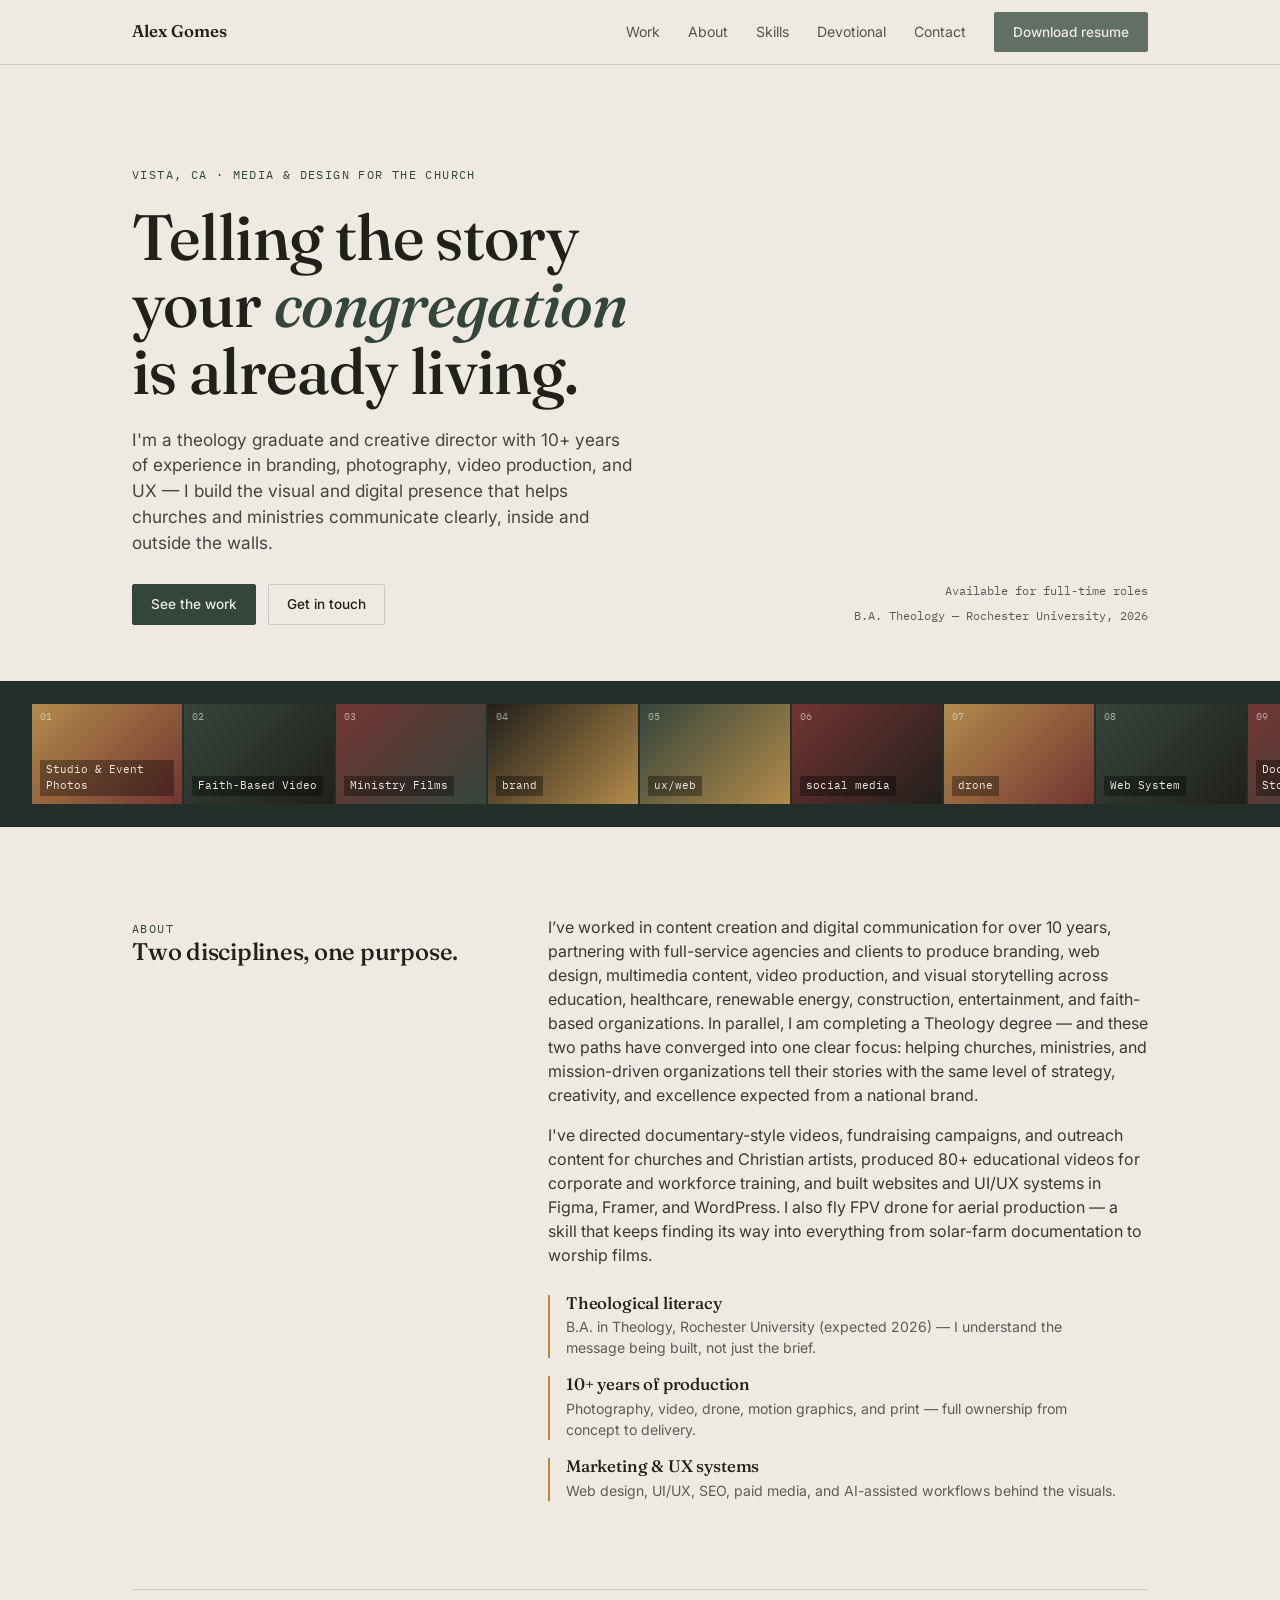
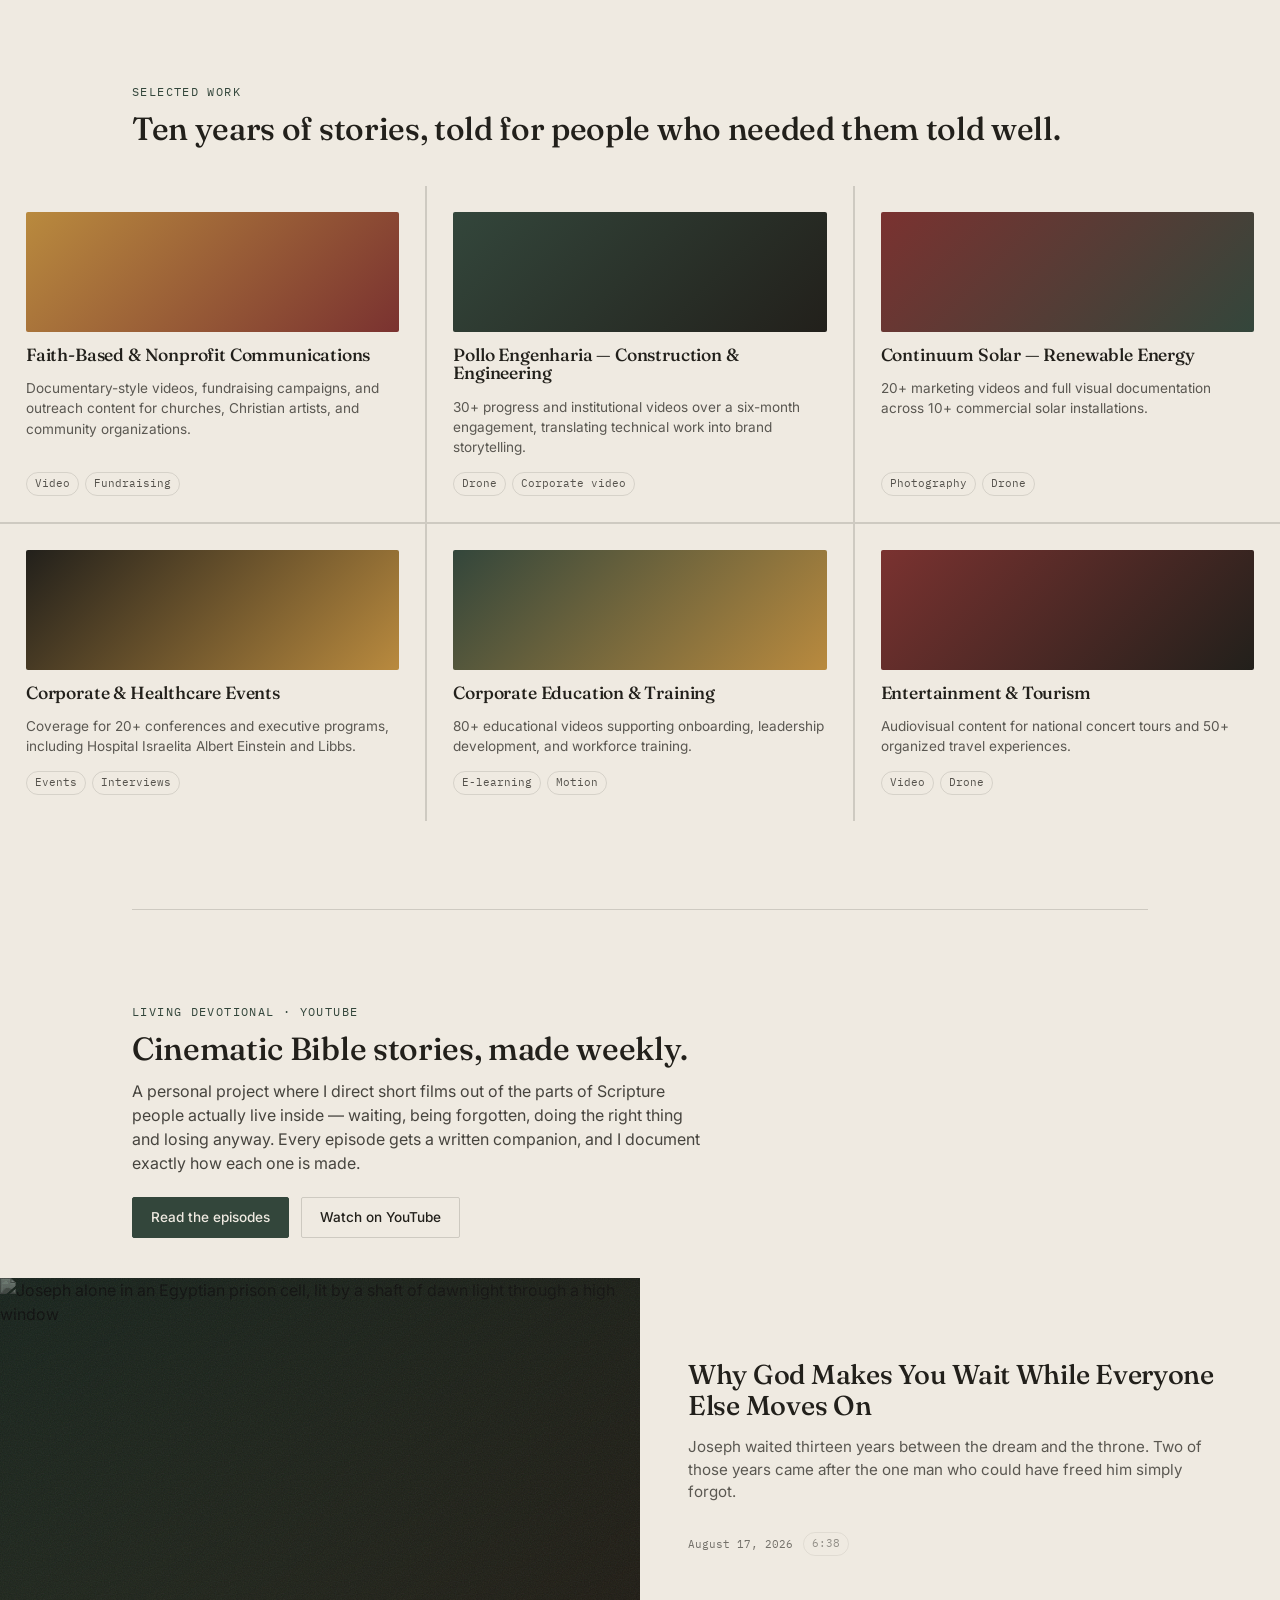
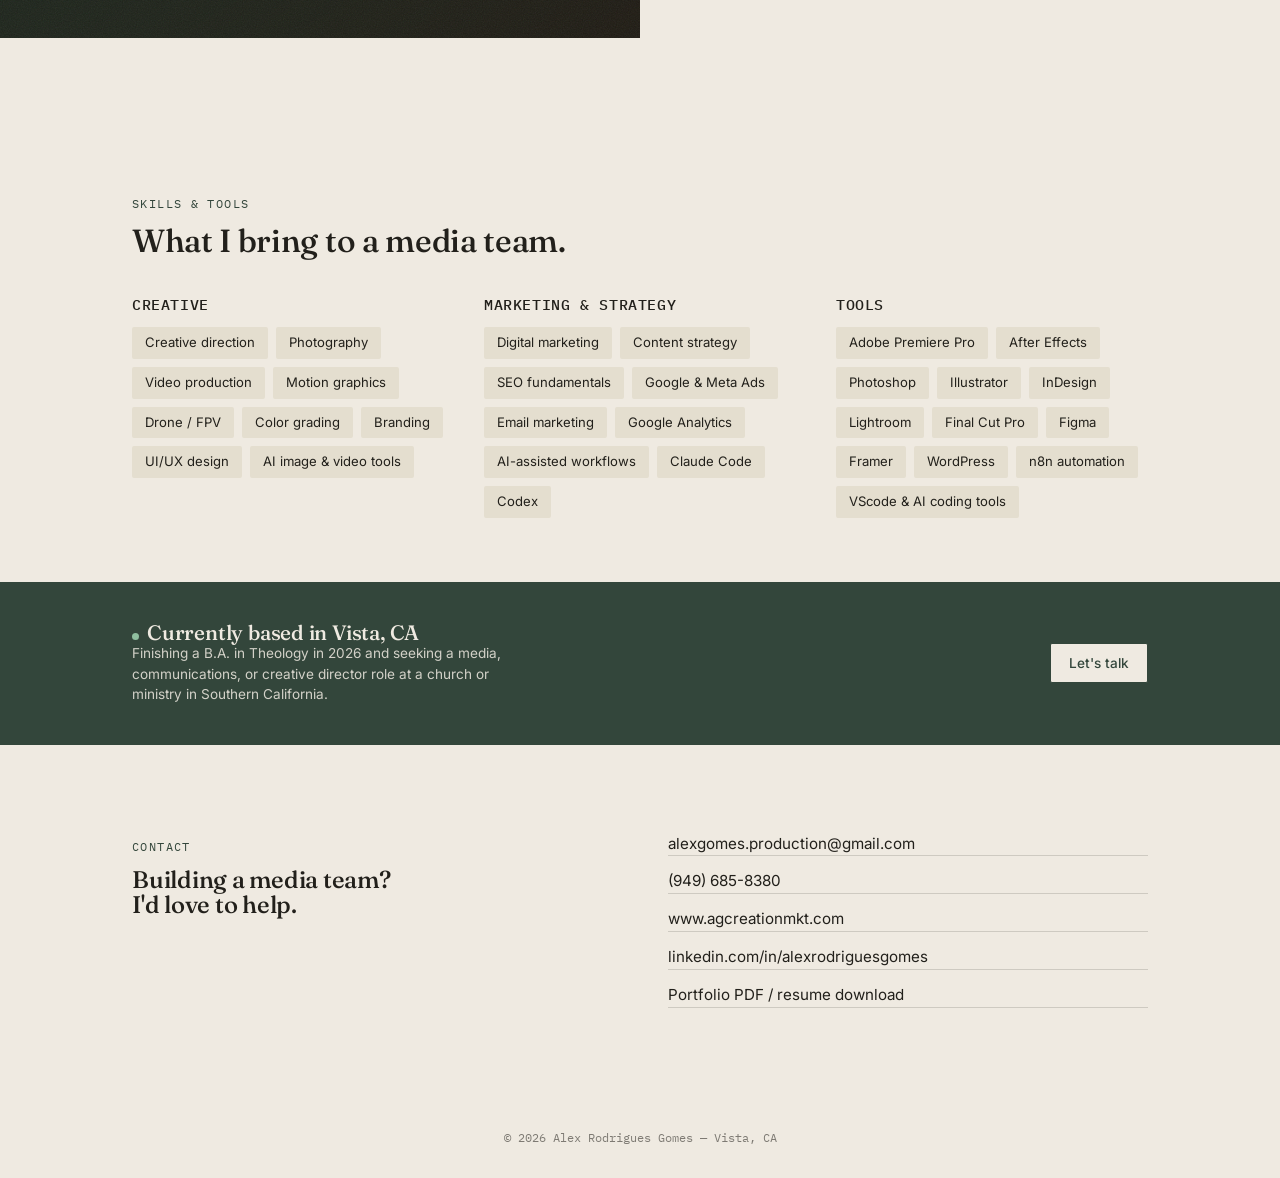
==== index.html @ 40a4fe4c "Blog implementation" ====
<!DOCTYPE html>
<html lang="en">
<head>
<meta charset="UTF-8">
<meta name="viewport" content="width=device-width, initial-scale=1.0">
<title>Alex Gomes — Creative for Ministry</title>
<link rel="icon" href="data:image/svg+xml,<svg xmlns=%22http://www.w3.org/2000/svg%22 viewBox=%220 0 100 100%22><rect width=%22100%22 height=%22100%22 rx=%2214%22 fill=%22%2333463B%22/><text x=%2250%22 y=%2268%22 font-size=%2258%22 font-family=%22Georgia,serif%22 fill=%22%23EFEAE1%22 text-anchor=%22middle%22>A</text></svg>">
<link rel="preconnect" href="https://fonts.googleapis.com">
<link href="https://fonts.googleapis.com/css2?family=Fraunces:opsz,wght@9..144,400;9..144,500;9..144,600&family=Inter:wght@400;500;600&family=IBM+Plex+Mono:wght@400;500&display=swap" rel="stylesheet">
<style>
  :root{
    --paper:#EFEAE1;
    --paper-dim:#E4DECF;
    --ink:#22201B;
    --sanctuary:#33463B;
    --sanctuary-dark:#232F29;
    --gold:#B98A3E;
    --red:#7A3230;
    --line: rgba(34,32,27,0.16);
  }
  *{box-sizing:border-box; margin:0; padding:0;}
  html{scroll-behavior:smooth;}
  body{
    background:var(--paper);
    color:var(--ink);
    font-family:'Inter', sans-serif;
    line-height:1.5;
  }
  .eyebrow{
    font-family:'IBM Plex Mono', monospace;
    font-size:0.72rem;
    letter-spacing:0.12em;
    text-transform:uppercase;
    color:var(--sanctuary);
  }
  h1,h2,h3{
    font-family:'Fraunces', serif;
    font-weight:500;
    line-height:1.05;
    letter-spacing:-0.01em;
  }
  a{color:inherit;}
  .wrap{max-width:1080px; margin:0 auto; padding:0 32px;}

  /* NAV */
  nav{
    position:sticky; top:0; z-index:50;
    background:rgba(239,234,225,0.92);
    backdrop-filter:blur(6px);
    border-bottom:1px solid var(--line);
  }
  nav .wrap{
    display:flex; align-items:center; justify-content:space-between;
    height:64px;
  }
  .nav-name{font-family:'Fraunces', serif; font-weight:600; font-size:1.05rem;}
  .nav-links{display:flex; gap:28px; align-items:center; font-size:0.88rem;}
  .nav-links a{text-decoration:none; opacity:0.75; transition:opacity .2s;}
  .nav-links a:hover{opacity:1;}
  .btn{
    display:inline-flex; align-items:center; gap:8px;
    padding:9px 18px; border-radius:2px;
    background:var(--sanctuary); color:var(--paper);
    text-decoration:none; font-size:0.85rem; font-weight:500;
    border:1px solid var(--sanctuary);
    transition:background .2s, color .2s;
  }
  .btn:hover{background:var(--sanctuary-dark);}
  .btn-outline{background:transparent; color:var(--ink); border:1px solid var(--line);}
  .btn-outline:hover{border-color:var(--ink); background:transparent;}

  /* HERO */
  header.hero{padding:96px 0 0; overflow:hidden;}
  .hero-grid{display:grid; grid-template-columns:1.3fr 1fr; gap:48px; align-items:end;}
  .hero h1{font-size:clamp(2.4rem, 5vw, 4.1rem); margin:18px 0 22px;}
  .hero h1 em{font-style:italic; color:var(--sanctuary);}
  .hero p.sub{font-size:1.08rem; max-width:46ch; opacity:0.82; margin-bottom:28px;}
  .hero-actions{display:flex; gap:12px; margin-bottom:56px;}
  .hero-meta{
    font-family:'IBM Plex Mono', monospace; font-size:0.78rem;
    display:flex; flex-direction:column; gap:6px; opacity:0.7;
    padding-bottom:56px; text-align:right;
  }

  /* CONTACT SHEET STRIP — signature element */
  .contact-sheet{
    background:var(--sanctuary-dark);
    padding:22px 0;
    border-top:1px solid var(--line);
    border-bottom:1px solid var(--line);
  }
  .strip{
    display:flex; gap:2px;
    overflow-x:auto;
    padding:0 32px;
    scrollbar-width:none;
    justify-content:center;
    justify-content:safe center;
  }
  .strip::-webkit-scrollbar{display:none;}
  .frame{
    position:relative;
    flex:0 0 auto;
    width:150px; height:100px;
    display:flex; align-items:flex-end;
    padding:8px;
    filter:grayscale(0.15);
    overflow:hidden;
  }
  .frame::before{
    content:attr(data-n);
    position:absolute; top:6px; left:8px;
    font-family:'IBM Plex Mono', monospace;
    font-size:0.62rem; color:rgba(239,234,225,0.65);
    z-index:1;
  }
  .frame span{
    font-family:'IBM Plex Mono', monospace;
    font-size:0.66rem; color:var(--paper);
    background:rgba(0,0,0,0.35);
    padding:2px 6px;
  }
  .f1{background:linear-gradient(135deg,#B98A3E,#7A3230);}
  .f2{background:linear-gradient(135deg,#33463B,#22201B);}
  .f3{background:linear-gradient(135deg,#7A3230,#33463B);}
  .f4{background:linear-gradient(135deg,#22201B,#B98A3E);}
  .f5{background:linear-gradient(135deg,#33463B,#B98A3E);}
  .f6{background:linear-gradient(135deg,#7A3230,#22201B);}

  /* BACKGROUND VIDEO (shared: contact-sheet frames + work thumbnails) */
  .bg-video{
    position:absolute; inset:0;
    width:100%; height:100%;
    object-fit:cover;
    z-index:0;
  }
  .frame > *:not(.bg-video),
  .work-thumb > *:not(.bg-video){
    position:relative;
    z-index:1;
  }
  @media (prefers-reduced-motion: reduce){
    .bg-video{ display:none; }
  }

  section{padding:88px 0;}
  section.tight{padding:64px 0;}
  .section-head{margin-bottom:40px;}
  .section-head h2{font-size:2rem; margin-top:10px;}
  .rule{height:1px; background:var(--line); width:100%; margin:0;}

  /* ABOUT */
  .about-grid{display:grid; grid-template-columns:0.9fr 1.5fr; gap:56px;}
  .about-grid p{margin-bottom:16px; opacity:0.88; max-width:62ch;}
  .pillars{display:flex; flex-direction:column; gap:18px;}
  .pillar{border-left:2px solid var(--gold); padding-left:16px;}
  .pillar h3{font-size:1.05rem; margin-bottom:4px;}
  .pillar p{font-size:0.88rem; opacity:0.7; margin:0;}

  /* WORK */
  .work-grid{display:grid; grid-template-columns:repeat(3, 1fr); gap:2px; background:var(--line);}
  .work-card{
    background:var(--paper); padding:26px;
    display:flex; flex-direction:column; gap:14px;
    min-height:230px;
  }
  .work-thumb{
    height:120px; border-radius:2px;
    position:relative; overflow:hidden;
  }
  .work-card h3{font-size:1.1rem;}
  .work-card p{font-size:0.85rem; opacity:0.72;}
  .tag-row{display:flex; gap:6px; flex-wrap:wrap; margin-top:auto;}
  .tag{
    font-family:'IBM Plex Mono', monospace; font-size:0.66rem;
    padding:3px 8px; border:1px solid var(--line); border-radius:20px;
    opacity:0.75;
  }

  /* SKILLS */
  .skills-cols{display:grid; grid-template-columns:1fr 1fr 1fr; gap:40px;}
  .skill-group h3{font-size:0.95rem; margin-bottom:14px; text-transform:uppercase; letter-spacing:0.04em; font-family:'IBM Plex Mono', monospace; font-weight:500;}
  .chip-row{display:flex; flex-wrap:wrap; gap:8px;}
  .chip{
    font-size:0.82rem; padding:6px 13px;
    background:var(--paper-dim); border-radius:2px;
  }

  /* AVAILABILITY STRIP */
  .avail{
    background:var(--sanctuary); color:var(--paper);
    padding:40px 0;
  }
  .avail .wrap{display:flex; justify-content:space-between; align-items:center; flex-wrap:wrap; gap:20px;}
  .avail h3{font-family:'Fraunces', serif; font-weight:500; font-size:1.3rem;}
  .avail p{font-size:0.85rem; opacity:0.85; max-width:44ch;}
  .dot{display:inline-block; width:7px; height:7px; border-radius:50%; background:#8FBF9F; margin-right:8px;}

  /* CONTACT */
  .contact-wrap{display:grid; grid-template-columns:1fr 1fr; gap:56px;}
  .contact-list{display:flex; flex-direction:column; gap:14px; font-size:0.95rem;}
  .contact-list a{text-decoration:none; border-bottom:1px solid var(--line);}
  footer{padding:32px 0; text-align:center; font-size:0.78rem; opacity:0.55; font-family:'IBM Plex Mono', monospace;}

  /* DEVOTIONAL — blog cards.
     These rules are duplicated in blog/assets/blog.css so each file stays
     self-contained. Change the thumbnail treatment in both places. */
  .post-grid{display:grid; grid-template-columns:repeat(3,1fr); gap:2px; background:var(--line);}
  .post-grid[data-count="1"]{grid-template-columns:1fr;}
  .post-grid[data-count="2"]{grid-template-columns:repeat(2,1fr);}
  /* A lone post becomes a horizontal featured row — thumbnail left, text right. */
  .post-grid[data-count="1"] .post-card{display:grid; grid-template-columns:1fr 1fr; padding:0; align-items:stretch;}
  .post-grid[data-count="1"] .post-card .thumb{margin-bottom:0; height:100%;}
  .post-grid[data-count="1"] .post-body{padding:44px 48px; justify-content:center; gap:14px;}
  .post-grid[data-count="1"] .post-card h3{font-size:1.7rem;}
  .post-grid[data-count="1"] .post-card p{font-size:0.95rem;}
  .post-grid[data-count="1"] .post-meta{margin-top:6px;}
  .post-card{background:var(--paper); padding:0 0 26px; display:flex; flex-direction:column; text-decoration:none;}
  .post-card .thumb{margin-bottom:18px;}
  .post-card .post-body{padding:0 26px; display:flex; flex-direction:column; gap:10px; flex:1;}
  .post-card h3{font-size:1.15rem; line-height:1.15;}
  .post-card p{font-size:0.85rem; opacity:0.72;}
  .post-meta{font-family:'IBM Plex Mono', monospace; font-size:0.68rem; opacity:0.6;
    display:flex; gap:10px; align-items:center; margin-top:auto; padding-top:8px;}
  .thumb{position:relative; overflow:hidden; aspect-ratio:16/9;
    background:linear-gradient(135deg,#33463B,#22201B);}
  .thumb img{display:block; width:100%; height:100%; object-fit:cover;
    filter:grayscale(1) contrast(1.05) brightness(0.95);
    transition:filter .45s ease, transform .45s ease;}
  .thumb::after{content:""; position:absolute; inset:0; pointer-events:none;
    background:linear-gradient(150deg, rgba(51,70,59,0.72), rgba(185,138,62,0.42));
    mix-blend-mode:multiply;}
  .thumb::before{content:""; position:absolute; inset:0; z-index:2; pointer-events:none; opacity:0.18;
    background-image:url("data:image/svg+xml,%3Csvg xmlns='http://www.w3.org/2000/svg' width='120' height='120'%3E%3Cfilter id='n'%3E%3CfeTurbulence type='fractalNoise' baseFrequency='0.85' numOctaves='3'/%3E%3C/filter%3E%3Crect width='120' height='120' filter='url(%23n)' opacity='0.5'/%3E%3C/svg%3E");}
  a:hover .thumb img{filter:grayscale(0.25) contrast(1.02) brightness(1); transform:scale(1.03);}

  @media (max-width:900px) and (min-width:761px){
    .skills-cols{grid-template-columns:1fr 1fr;}
    .post-grid, .post-grid[data-count="2"]{grid-template-columns:repeat(2,1fr);}
    .post-grid[data-count="1"]{grid-template-columns:1fr;}
  }
  @media (max-width:760px){
    .hero-grid, .about-grid, .contact-wrap, .skills-cols{grid-template-columns:1fr;}
    .work-grid, .post-grid,
    .post-grid[data-count="1"], .post-grid[data-count="2"]{grid-template-columns:1fr;}
    .post-grid[data-count="1"] .post-card{grid-template-columns:1fr; padding-bottom:26px;}
    .post-grid[data-count="1"] .post-card .thumb{margin-bottom:18px; height:auto;}
    .post-grid[data-count="1"] .post-body{padding:0 26px;}
    .post-grid[data-count="1"] .post-card h3{font-size:1.15rem;}
    .hero-meta{text-align:left; padding-bottom:32px;}
    .nav-links{display:none;}
  }
</style>
</head>
<body>

<nav>
  <div class="wrap">
    <div class="nav-name">Alex Gomes</div>
    <div class="nav-links">
      <a href="#work">Work</a>
      <a href="#about">About</a>
      <a href="#skills">Skills</a>
      <a href="/blog/">Devotional</a>
      <a href="#contact">Contact</a>
      <a href="#" class="btn">Download resume</a>
    </div>
  </div>
</nav>

<header class="hero">
  <div class="wrap hero-grid">
    <div>
      <span class="eyebrow">Vista, CA · Media &amp; Design for the church</span>
      <h1>Telling the story your <em>congregation</em> is already living.</h1>
      <p class="sub">I'm a theology graduate and creative director with 10+ years of experience in branding, photography, video production, and UX — I build the visual and digital presence that helps churches and ministries communicate clearly, inside and outside the walls.</p>
      <div class="hero-actions">
        <a href="#work" class="btn">See the work</a>
        <a href="#contact" class="btn btn-outline">Get in touch</a>
      </div>
    </div>
    <div class="hero-meta">
      <span>Available for full-time roles</span>
      <span>B.A. Theology — Rochester University, 2026</span>
    </div>
  </div>

  <div class="contact-sheet">
    <div class="strip">
      <div class="frame f1" data-n="01"><video class="bg-video" src="https://supabasestudio.agcreationmkt.cloud/storage/v1/object/public/portifolio-opt/photos.mp4" autoplay loop muted playsinline preload="metadata"></video><span>Studio & Event Photos </span></div>
      <div class="frame f2" data-n="02"><video class="bg-video" src="https://supabasestudio.agcreationmkt.cloud/storage/v1/object/public/portifolio-opt/alda.mp4" autoplay loop muted playsinline preload="metadata"></video><span>Faith-Based Video</span></div>
      <div class="frame f3" data-n="03"><video class="bg-video" src="https://supabasestudio.agcreationmkt.cloud/storage/v1/object/public/portifolio-opt/Miguel_banner.mp4" autoplay loop muted playsinline preload="metadata"></video><span>Ministry Films</span></div>
      <div class="frame f4" data-n="04"><video class="bg-video" src="https://supabasestudio.agcreationmkt.cloud/storage/v1/object/public/portifolio-opt/brand1.mp4" autoplay loop muted playsinline preload="metadata"></video><span>brand</span></div>
      <div class="frame f5" data-n="05"><video class="bg-video" src="https://supabasestudio.agcreationmkt.cloud/storage/v1/object/public/portifolio-opt/ui_ux.mp4" autoplay loop muted playsinline preload="metadata"></video><span>ux/web</span></div>
      <div class="frame f6" data-n="06"><video class="bg-video" src="https://supabasestudio.agcreationmkt.cloud/storage/v1/object/public/portifolio-opt/social.mp4" autoplay loop muted playsinline preload="metadata"></video><span>social media</span></div>
      <div class="frame f1" data-n="07"><video class="bg-video" src="https://supabasestudio.agcreationmkt.cloud/storage/v1/object/public/portifolio-opt/Drone_banner.mp4" autoplay loop muted playsinline preload="metadata"></video><span>drone</span></div>
      <div class="frame f2" data-n="08"><video class="bg-video" src="https://supabasestudio.agcreationmkt.cloud/storage/v1/object/public/portifolio-opt/system_web.mp4" autoplay loop muted playsinline preload="metadata"></video><span>Web System</span></div>
      <div class="frame f3" data-n="09"><video class="bg-video" src="https://supabasestudio.agcreationmkt.cloud/storage/v1/object/public/portifolio-opt/ultramaratona.mp4" autoplay loop muted playsinline preload="metadata"></video><span>Documentary Stories</span></div>
    </div>
  </div>
</header>

<section id="about">
  <div class="wrap about-grid">
    <div>
      <span class="eyebrow">About</span>
      <h2>Two disciplines, one purpose.</h2>
    </div>
    <div>
      <p>I’ve worked in content creation and digital communication for over 10 years, partnering with full-service agencies and clients to produce branding, web design, multimedia content, video production, and visual storytelling across education, healthcare, renewable energy, construction, entertainment, and faith-based organizations. In parallel, I am completing a Theology degree — and these two paths have converged into one clear focus: helping churches, ministries, and mission-driven organizations tell their stories with the same level of strategy, creativity, and excellence expected from a national brand.</p>
      <p>I've directed documentary-style videos, fundraising campaigns, and outreach content for churches and Christian artists, produced 80+ educational videos for corporate and workforce training, and built websites and UI/UX systems in Figma, Framer, and WordPress. I also fly FPV drone for aerial production — a skill that keeps finding its way into everything from solar-farm documentation to worship films.</p>
      <div class="pillars" style="margin-top:28px;">
        <div class="pillar">
          <h3>Theological literacy</h3>
          <p>B.A. in Theology, Rochester University (expected 2026) — I understand the message being built, not just the brief.</p>
        </div>
        <div class="pillar">
          <h3>10+ years of production</h3>
          <p>Photography, video, drone, motion graphics, and print — full ownership from concept to delivery.</p>
        </div>
        <div class="pillar">
          <h3>Marketing &amp; UX systems</h3>
          <p>Web design, UI/UX, SEO, paid media, and AI-assisted workflows behind the visuals.</p>
        </div>
      </div>
    </div>
  </div>
</section>

<div class="wrap"><div class="rule"></div></div>

<section id="work">
  <div class="wrap">
    <div class="section-head">
      <span class="eyebrow">Selected work</span>
      <h2>Ten years of stories, told for people who needed them told well.</h2>
    </div>
  </div>
  <div class="work-grid">
    <div class="work-card">
      <div class="work-thumb f1"><video class="bg-video" src="https://supabasestudio.agcreationmkt.cloud/storage/v1/object/public/portifolio-opt/miguel-ong.mp4" autoplay loop muted playsinline preload="metadata"></video></div>
      <h3>Faith-Based &amp; Nonprofit Communications</h3>
      <p>Documentary-style videos, fundraising campaigns, and outreach content for churches, Christian artists, and community organizations.</p>
      <div class="tag-row"><span class="tag">Video</span><span class="tag">Fundraising</span></div>
    </div>
    <div class="work-card">
      <div class="work-thumb f2"><video class="bg-video" src="https://supabasestudio.agcreationmkt.cloud/storage/v1/object/public/portifolio-opt/pollo.mp4" autoplay loop muted playsinline preload="metadata"></video></div>
      <h3>Pollo Engenharia — Construction &amp; Engineering</h3>
      <p>30+ progress and institutional videos over a six-month engagement, translating technical work into brand storytelling.</p>
      <div class="tag-row"><span class="tag">Drone</span><span class="tag">Corporate video</span></div>
    </div>
    <div class="work-card">
      <div class="work-thumb f3"><video class="bg-video" src="https://supabasestudio.agcreationmkt.cloud/storage/v1/object/public/portifolio-opt/continum.mp4" autoplay loop muted playsinline preload="metadata"></video></div>
      <h3>Continuum Solar — Renewable Energy</h3>
      <p>20+ marketing videos and full visual documentation across 10+ commercial solar installations.</p>
      <div class="tag-row"><span class="tag">Photography</span><span class="tag">Drone</span></div>
    </div>
    <div class="work-card">
      <div class="work-thumb f4"><video class="bg-video" src="https://supabasestudio.agcreationmkt.cloud/storage/v1/object/public/portifolio-opt/Libbs.mp4" autoplay loop muted playsinline preload="metadata"></video></div>
      <h3>Corporate &amp; Healthcare Events</h3>
      <p>Coverage for 20+ conferences and executive programs, including Hospital Israelita Albert Einstein and Libbs.</p>
      <div class="tag-row"><span class="tag">Events</span><span class="tag">Interviews</span></div>
    </div>
    <div class="work-card">
      <div class="work-thumb f5"><video class="bg-video" src="https://supabasestudio.agcreationmkt.cloud/storage/v1/object/public/portifolio-opt/education.mp4" autoplay loop muted playsinline preload="metadata"></video></div>
      <h3>Corporate Education &amp; Training</h3>
      <p>80+ educational videos supporting onboarding, leadership development, and workforce training.</p>
      <div class="tag-row"><span class="tag">E-learning</span><span class="tag">Motion</span></div>
    </div>
    <div class="work-card">
      <div class="work-thumb f6"><video class="bg-video" src="https://supabasestudio.agcreationmkt.cloud/storage/v1/object/public/portifolio-opt/travels.mp4" autoplay loop muted playsinline preload="metadata"></video></div>
      <h3>Entertainment &amp; Tourism</h3>
      <p>Audiovisual content for national concert tours and 50+ organized travel experiences.</p>
      <div class="tag-row"><span class="tag">Video</span><span class="tag">Drone</span></div>
    </div>
  </div>
</section>

<div class="wrap"><div class="rule"></div></div>

<!-- BLOG:START -->
<section id="devotional">
  <div class="wrap">
    <div class="section-head">
      <span class="eyebrow">Living Devotional &middot; YouTube</span>
      <h2>Cinematic Bible stories, made weekly.</h2>
      <p style="max-width:58ch; opacity:0.82; margin-top:14px;">A personal project where I
      direct short films out of the parts of Scripture people actually live inside &mdash;
      waiting, being forgotten, doing the right thing and losing anyway. Every episode gets a
      written companion, and I document exactly how each one is made.</p>
      <div style="display:flex; gap:12px; margin-top:22px; flex-wrap:wrap;">
        <a class="btn" href="/blog/">Read the episodes</a>
        <a class="btn btn-outline" href="https://www.youtube.com/@living-devotional" target="_blank" rel="noopener">Watch on YouTube</a>
      </div>
    </div>
  </div>
  <div class="post-grid" data-count="1">
      <a class="post-card" href="/blog/why-god-makes-you-wait/">
        <span class="thumb">
          <img src="https://i.ytimg.com/vi/_z0c1dm2EZU/maxresdefault.jpg" loading="lazy" width="1280" height="720" alt="Joseph alone in an Egyptian prison cell, lit by a shaft of dawn light through a high window"
               onerror="this.onerror=null;this.src='https://i.ytimg.com/vi/_z0c1dm2EZU/hqdefault.jpg';">
        </span>
        <span class="post-body">
          <h3>Why God Makes You Wait While Everyone Else Moves On</h3>
          <p>Joseph waited thirteen years between the dream and the throne. Two of those years came after the one man who could have freed him simply forgot.</p>
          <span class="post-meta"><time datetime="2026-08-17">August 17, 2026</time><span class="tag">6:38</span></span>
        </span>
      </a>
  </div>
</section>
<!-- BLOG:END -->

<section id="skills" class="tight">
  <div class="wrap">
    <div class="section-head">
      <span class="eyebrow">Skills &amp; tools</span>
      <h2>What I bring to a media team.</h2>
    </div>
    <div class="skills-cols">
      <div class="skill-group">
        <h3>Creative</h3>
        <div class="chip-row">
          <span class="chip">Creative direction</span>
          <span class="chip">Photography</span>
          <span class="chip">Video production</span>
          <span class="chip">Motion graphics</span>
          <span class="chip">Drone / FPV</span>
          <span class="chip">Color grading</span>
          <span class="chip">Branding</span>
          <span class="chip">UI/UX design</span>
           <span class="chip">AI image & video tools</span>
        </div>
      </div>
      <div class="skill-group">
        <h3>Marketing &amp; strategy</h3>
        <div class="chip-row">
          <span class="chip">Digital marketing</span>
          <span class="chip">Content strategy</span>
          <span class="chip">SEO fundamentals</span>
          <span class="chip">Google &amp; Meta Ads</span>
          <span class="chip">Email marketing</span>
          <span class="chip">Google Analytics</span>
          <span class="chip">AI-assisted workflows</span>
          <span class="chip">Claude Code</span>
          <span class="chip">Codex</span>
        </div>
      </div>
      <div class="skill-group">
        <h3>Tools</h3>
        <div class="chip-row">
          <span class="chip">Adobe Premiere Pro</span>
          <span class="chip">After Effects</span>
          <span class="chip">Photoshop</span>
          <span class="chip">Illustrator</span>
          <span class="chip">InDesign</span>
          <span class="chip">Lightroom</span>
          <span class="chip">Final Cut Pro</span>
          <span class="chip">Figma</span>
          <span class="chip">Framer</span>
          <span class="chip">WordPress</span>
          <span class="chip">n8n automation</span>
          <span class="chip">VScode & AI coding tools</span>
        </div>
      </div>
    </div>
  </div>
</section>

<div class="avail">
  <div class="wrap">
    <div>
      <h3><span class="dot"></span>Currently based in Vista, CA</h3>
      <p>Finishing a B.A. in Theology in 2026 and seeking a media, communications, or creative director role at a church or ministry in Southern California.</p>
    </div>
    <a href="#contact" class="btn" style="background:var(--paper); color:var(--sanctuary);">Let's talk</a>
  </div>
</div>

<section id="contact">
  <div class="wrap contact-wrap">
    <div>
      <span class="eyebrow">Contact</span>
      <h2 style="margin-top:10px;">Building a media team? <br>I'd love to help.</h2>
    </div>
    <div class="contact-list">
      <a href="mailto:alexgomes.production@gmail.com">alexgomes.production@gmail.com</a>
      <a href="tel:+19496858380">(949) 685-8380</a>
      <a href="https://www.agcreationmkt.com">www.agcreationmkt.com</a>
      <a href="#">linkedin.com/in/alexrodriguesgomes</a>
      <a href="#">Portfolio PDF / resume download</a>
    </div>
  </div>
</section>

<footer>© 2026 Alex Rodrigues Gomes — Vista, CA</footer>

<script>
(function(){
  if(!('IntersectionObserver' in window)) return;
  var videos = document.querySelectorAll('.bg-video');
  if(!videos.length) return;
  var reduceMotion = window.matchMedia && window.matchMedia('(prefers-reduced-motion: reduce)').matches;
  var io = new IntersectionObserver(function(entries){
    entries.forEach(function(entry){
      var video = entry.target;
      if(entry.isIntersecting){
        if(!reduceMotion) video.play().catch(function(){});
      } else {
        video.pause();
      }
    });
  }, { threshold: 0.15 });
  videos.forEach(function(video){ io.observe(video); });
})();
</script>

</body>
</html>
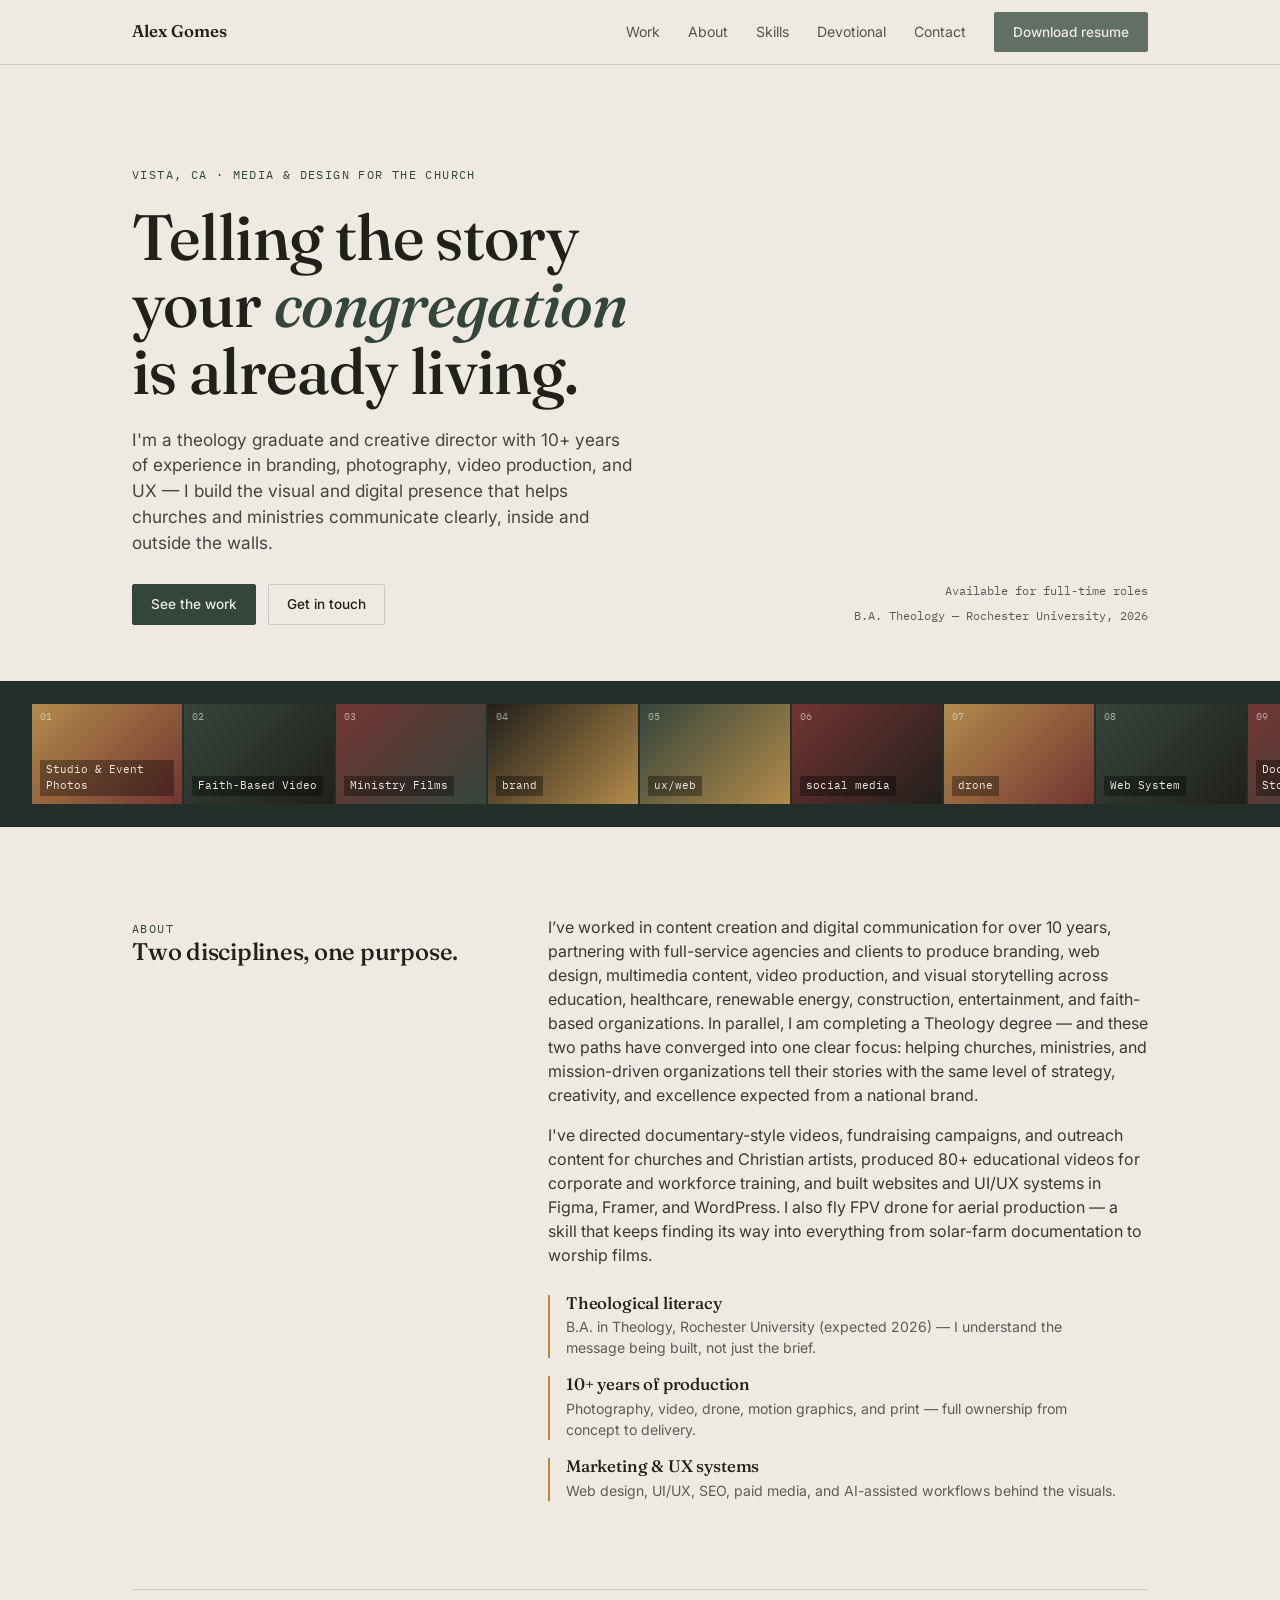
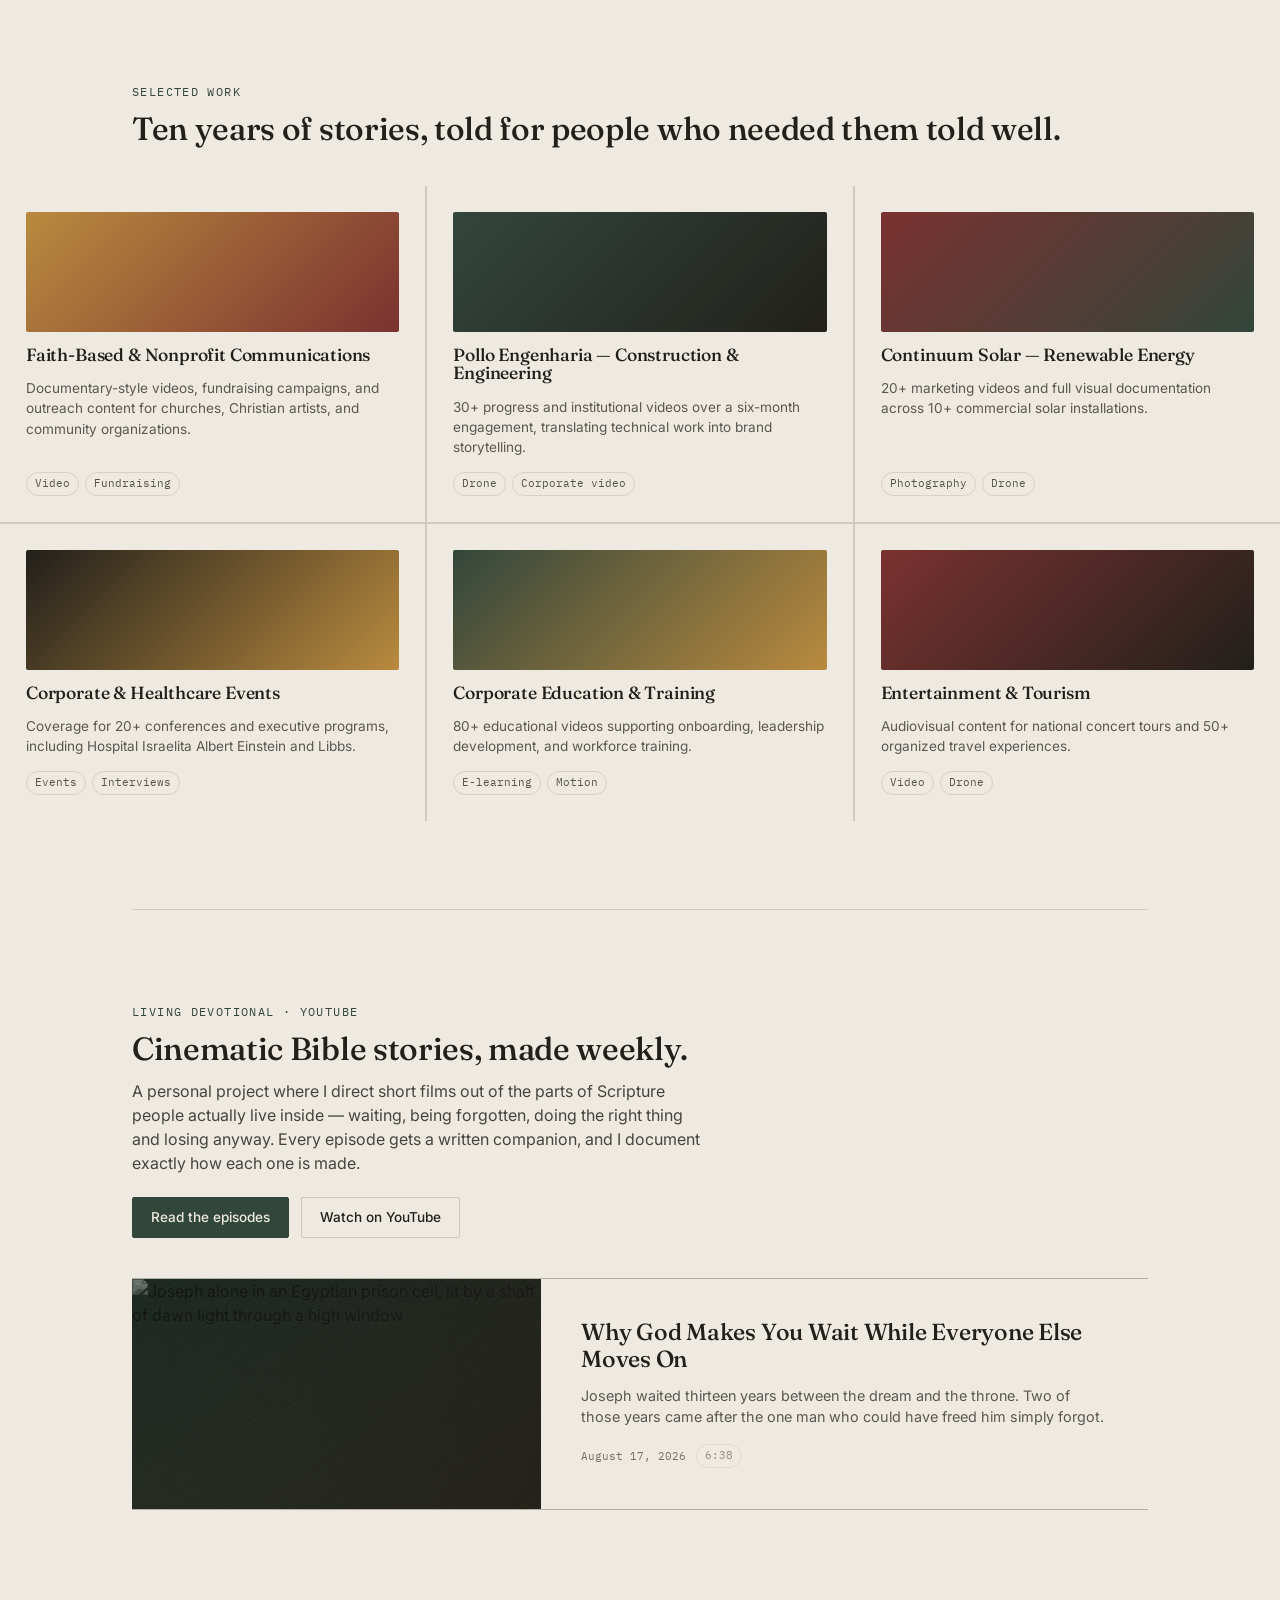
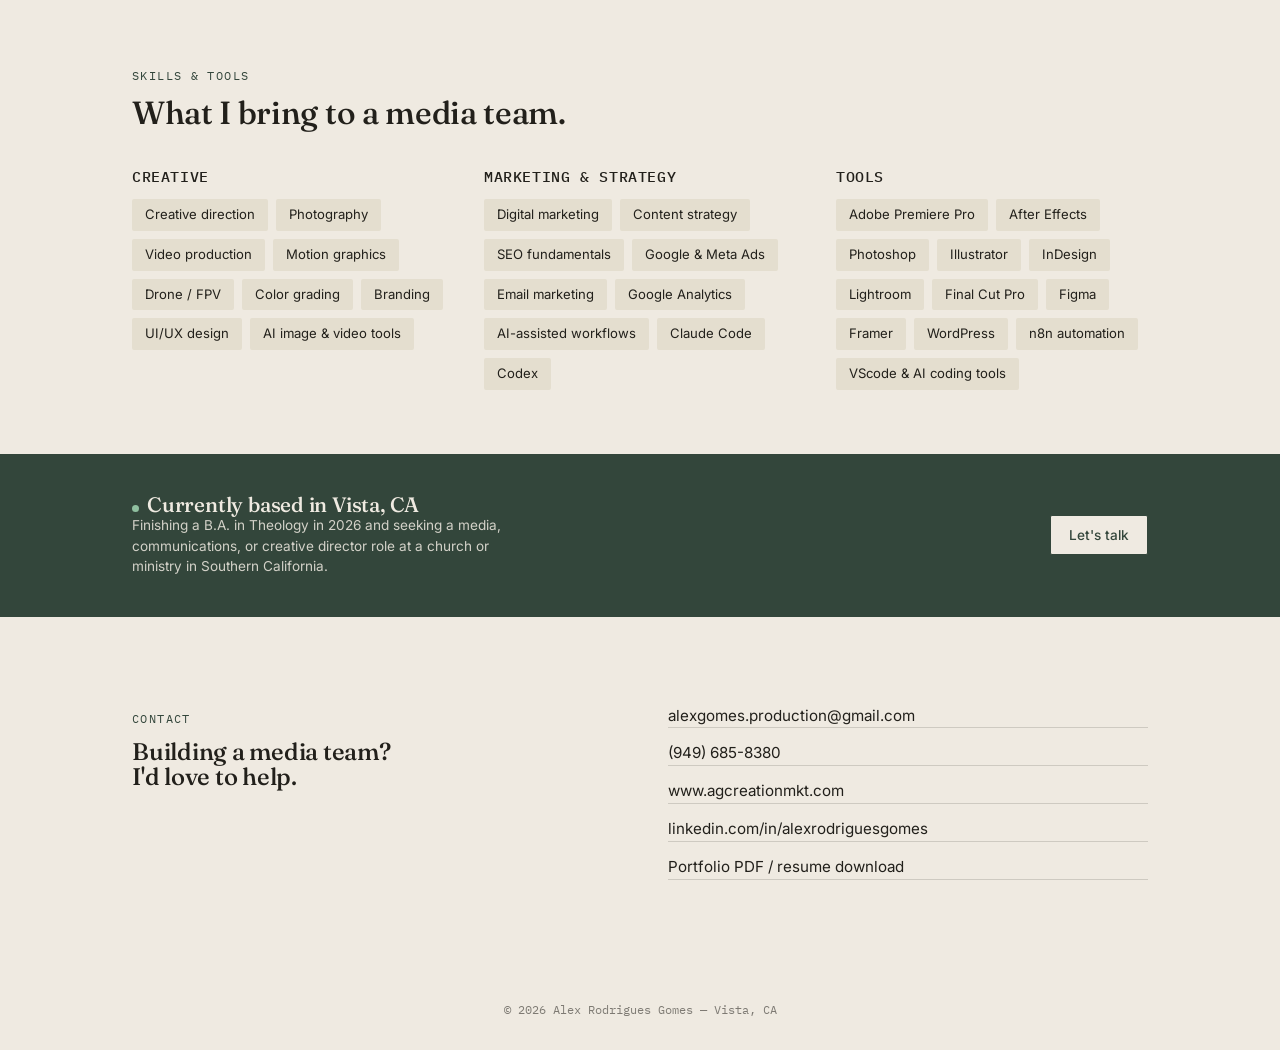
==== commit f7694e21: "corercao de blog cards" ====
--- a/index.html
+++ b/index.html
@@ -205,23 +205,22 @@
   /* DEVOTIONAL — blog cards.
      These rules are duplicated in blog/assets/blog.css so each file stays
      self-contained. Change the thumbnail treatment in both places. */
-  .post-grid{display:grid; grid-template-columns:repeat(3,1fr); gap:2px; background:var(--line);}
-  .post-grid[data-count="1"]{grid-template-columns:1fr;}
-  .post-grid[data-count="2"]{grid-template-columns:repeat(2,1fr);}
-  /* A lone post becomes a horizontal featured row — thumbnail left, text right. */
-  .post-grid[data-count="1"] .post-card{display:grid; grid-template-columns:1fr 1fr; padding:0; align-items:stretch;}
-  .post-grid[data-count="1"] .post-card .thumb{margin-bottom:0; height:100%;}
-  .post-grid[data-count="1"] .post-body{padding:44px 48px; justify-content:center; gap:14px;}
-  .post-grid[data-count="1"] .post-card h3{font-size:1.7rem;}
-  .post-grid[data-count="1"] .post-card p{font-size:0.95rem;}
-  .post-grid[data-count="1"] .post-meta{margin-top:6px;}
-  .post-card{background:var(--paper); padding:0 0 26px; display:flex; flex-direction:column; text-decoration:none;}
-  .post-card .thumb{margin-bottom:18px;}
-  .post-card .post-body{padding:0 26px; display:flex; flex-direction:column; gap:10px; flex:1;}
-  .post-card h3{font-size:1.15rem; line-height:1.15;}
-  .post-card p{font-size:0.85rem; opacity:0.72;}
+  /* One fixed-height row per post. Height is fixed rather than derived from
+     aspect-ratio — aspect-ratio ties thumbnail height to viewport width, which
+     inflated the still into a full-page banner on a wide monitor.
+     409x230 is exactly 16:9, so the thumbnail stays complete and uncropped. */
+  .post-grid{display:grid; grid-template-columns:1fr; gap:2px; background:var(--line);
+    border-top:1px solid var(--line); border-bottom:1px solid var(--line);}
+  .post-card{display:grid; grid-template-columns:409px 1fr; height:230px; padding:0;
+    background:var(--paper); text-decoration:none;}
+  .post-card .thumb{aspect-ratio:auto; height:100%; margin-bottom:0;}
+  .post-card .post-body{padding:0 40px; display:flex; flex-direction:column;
+    justify-content:center; gap:12px; overflow:hidden;}
+  .post-card h3{font-size:1.45rem; line-height:1.15;}
+  .post-card p{font-size:0.9rem; opacity:0.72;
+    display:-webkit-box; -webkit-line-clamp:3; -webkit-box-orient:vertical; overflow:hidden;}
   .post-meta{font-family:'IBM Plex Mono', monospace; font-size:0.68rem; opacity:0.6;
-    display:flex; gap:10px; align-items:center; margin-top:auto; padding-top:8px;}
+    display:flex; gap:10px; align-items:center; margin-top:4px;}
   .thumb{position:relative; overflow:hidden; aspect-ratio:16/9;
     background:linear-gradient(135deg,#33463B,#22201B);}
   .thumb img{display:block; width:100%; height:100%; object-fit:cover;
@@ -236,17 +235,17 @@
 
   @media (max-width:900px) and (min-width:761px){
     .skills-cols{grid-template-columns:1fr 1fr;}
-    .post-grid, .post-grid[data-count="2"]{grid-template-columns:repeat(2,1fr);}
-    .post-grid[data-count="1"]{grid-template-columns:1fr;}
+    .post-card .post-body{padding:0 26px;}
+    .post-card h3{font-size:1.25rem;}
   }
   @media (max-width:760px){
     .hero-grid, .about-grid, .contact-wrap, .skills-cols{grid-template-columns:1fr;}
-    .work-grid, .post-grid,
-    .post-grid[data-count="1"], .post-grid[data-count="2"]{grid-template-columns:1fr;}
-    .post-grid[data-count="1"] .post-card{grid-template-columns:1fr; padding-bottom:26px;}
-    .post-grid[data-count="1"] .post-card .thumb{margin-bottom:18px; height:auto;}
-    .post-grid[data-count="1"] .post-body{padding:0 26px;}
-    .post-grid[data-count="1"] .post-card h3{font-size:1.15rem;}
+    .work-grid{grid-template-columns:1fr;}
+    /* stack, and restore the 16:9 ratio so the whole thumbnail is visible */
+    .post-card{grid-template-columns:1fr; height:auto; padding-bottom:26px;}
+    .post-card .thumb{aspect-ratio:16/9; height:auto; margin-bottom:18px;}
+    .post-card .post-body{padding:0 26px; justify-content:flex-start;}
+    .post-card h3{font-size:1.15rem;}
     .hero-meta{text-align:left; padding-bottom:32px;}
     .nav-links{display:none;}
   }
@@ -393,8 +392,7 @@
         <a class="btn btn-outline" href="https://www.youtube.com/@living-devotional" target="_blank" rel="noopener">Watch on YouTube</a>
       </div>
     </div>
-  </div>
-  <div class="post-grid" data-count="1">
+    <div class="post-grid">
       <a class="post-card" href="/blog/why-god-makes-you-wait/">
         <span class="thumb">
           <img src="https://i.ytimg.com/vi/_z0c1dm2EZU/maxresdefault.jpg" loading="lazy" width="1280" height="720" alt="Joseph alone in an Egyptian prison cell, lit by a shaft of dawn light through a high window"
@@ -406,6 +404,7 @@
           <span class="post-meta"><time datetime="2026-08-17">August 17, 2026</time><span class="tag">6:38</span></span>
         </span>
       </a>
+    </div>
   </div>
 </section>
 <!-- BLOG:END -->
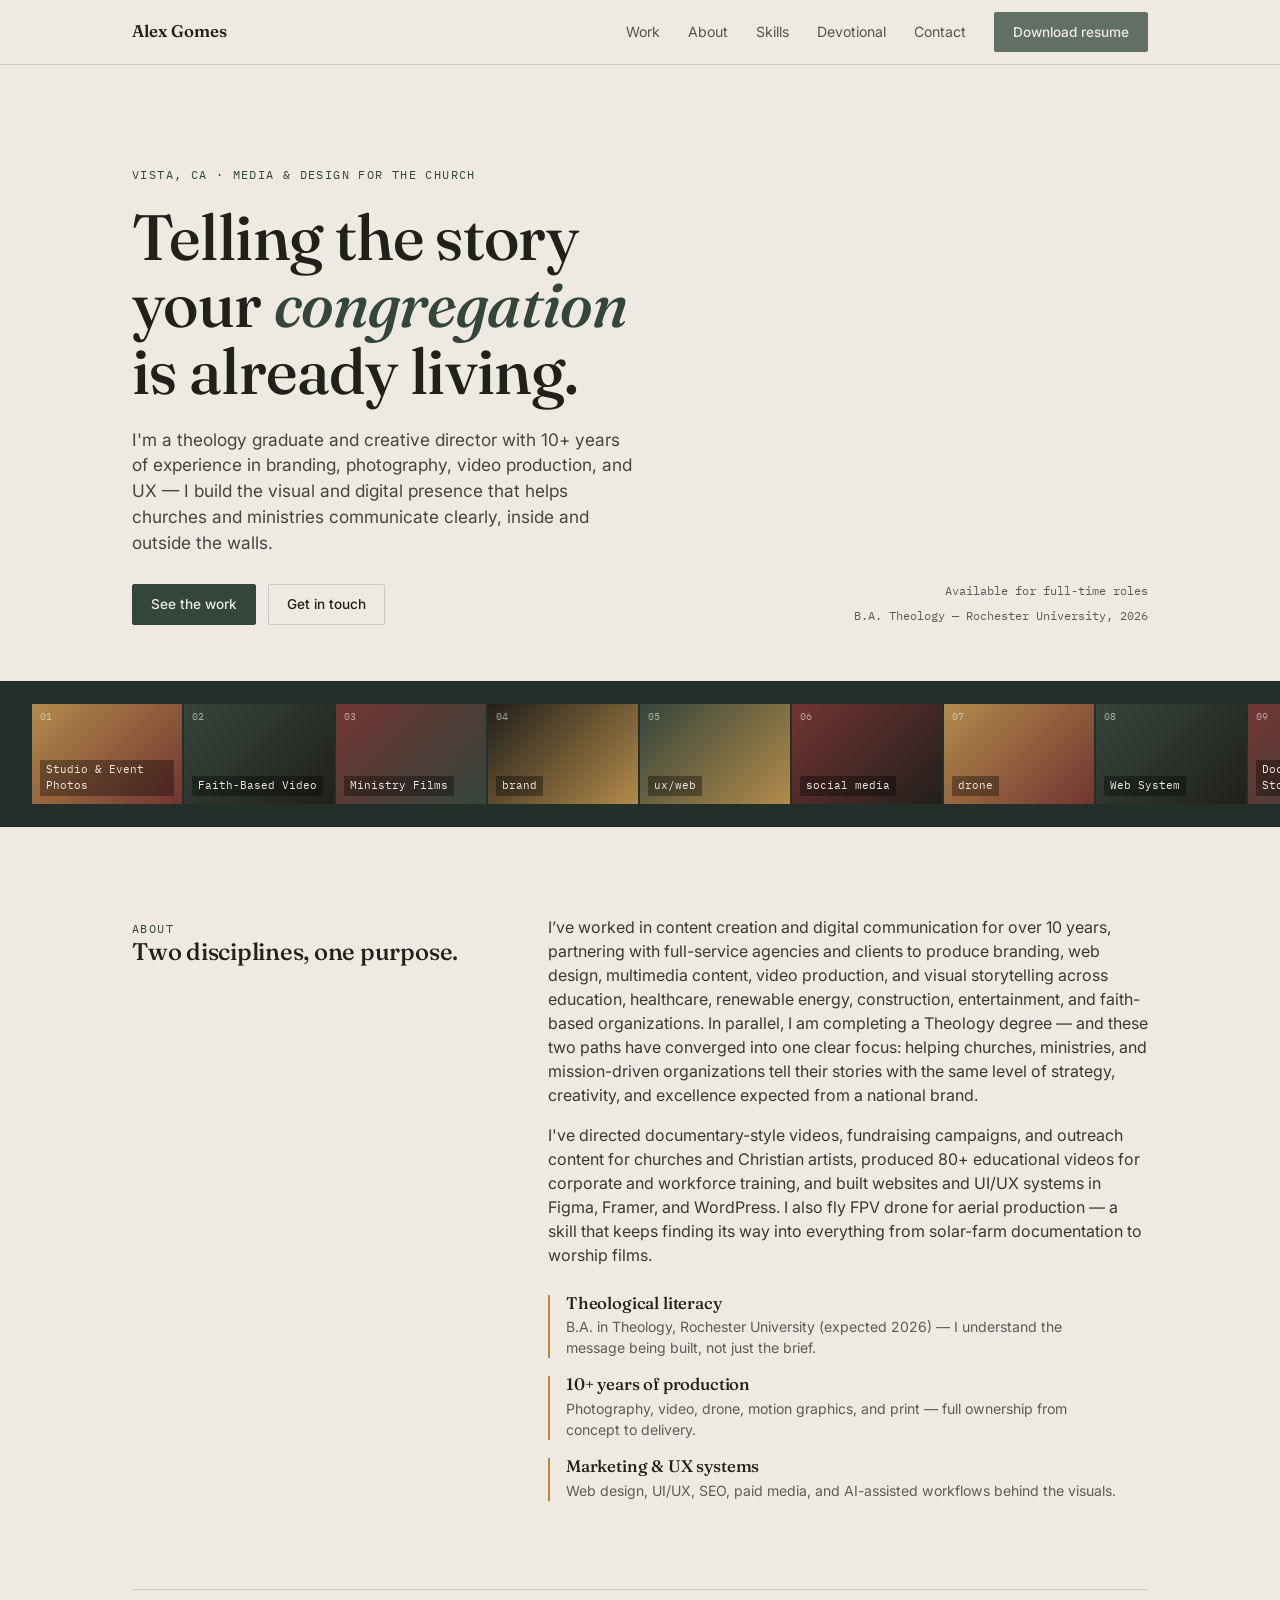
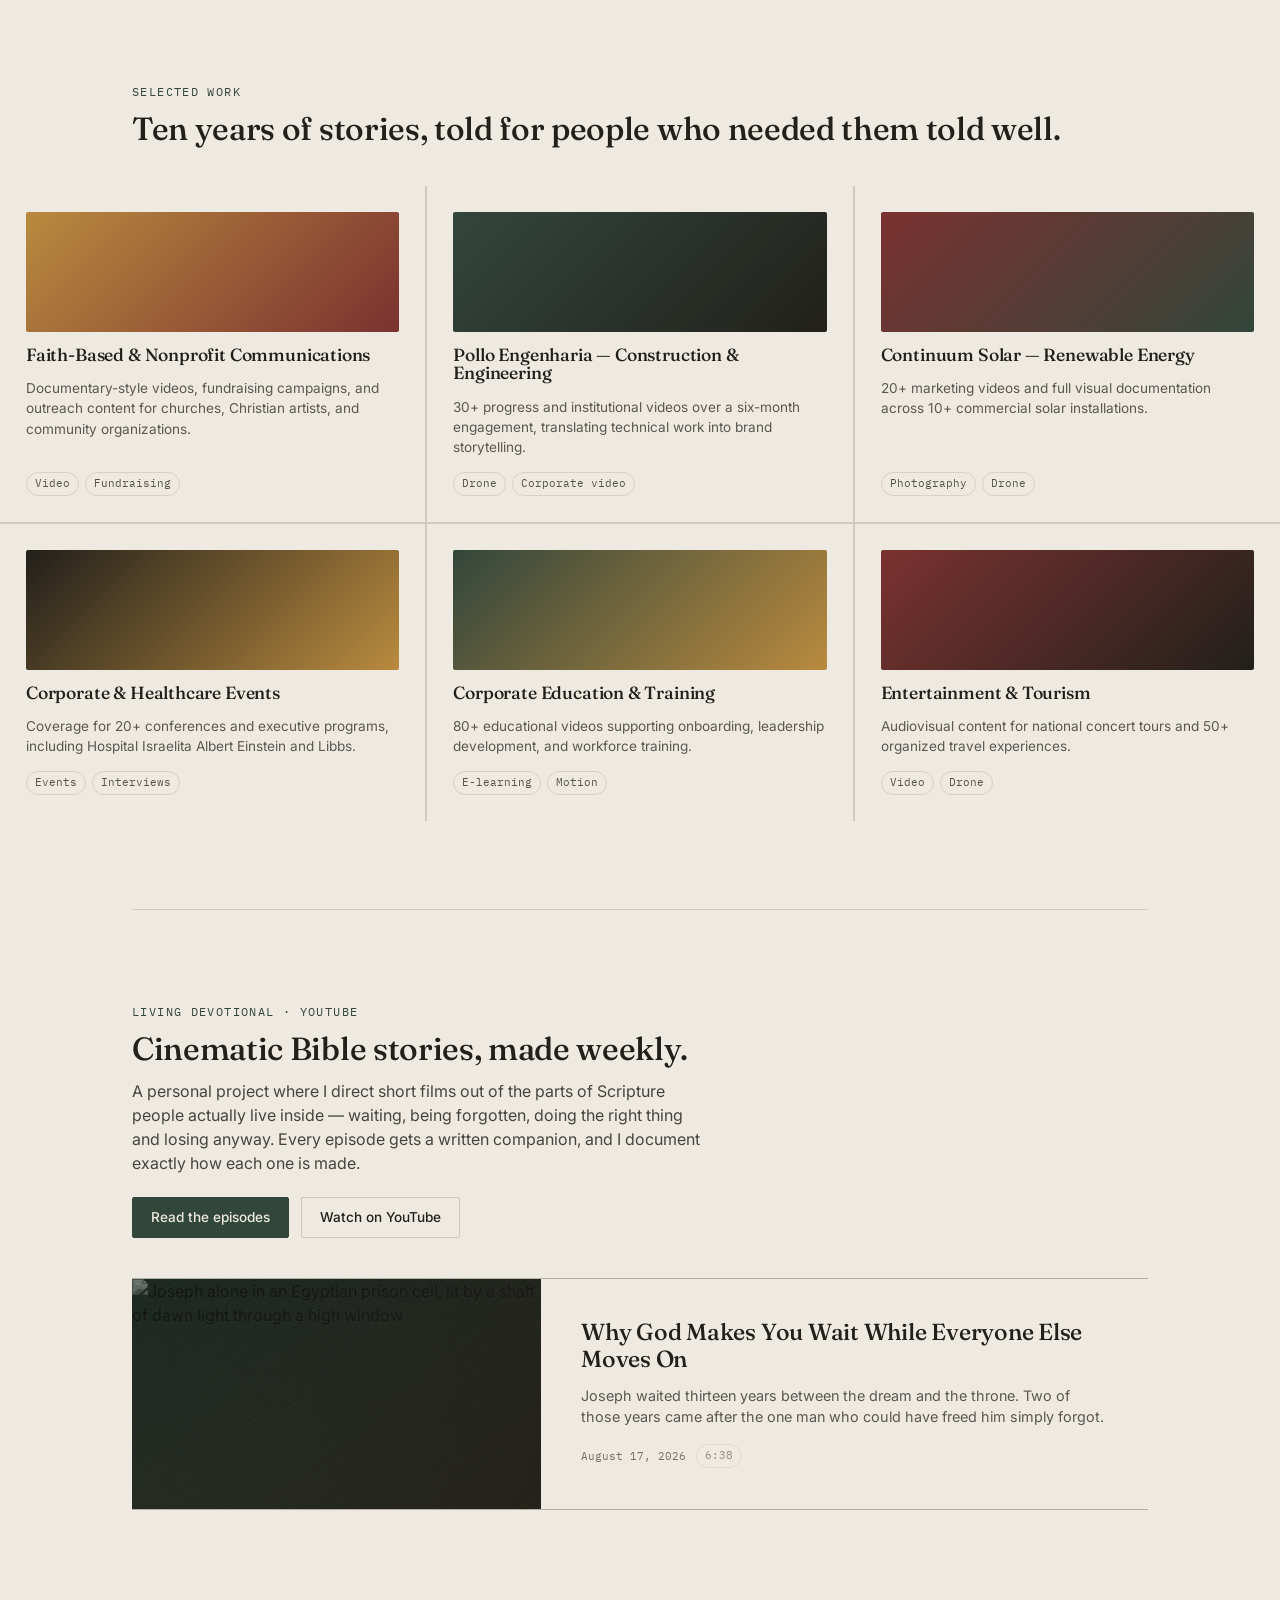
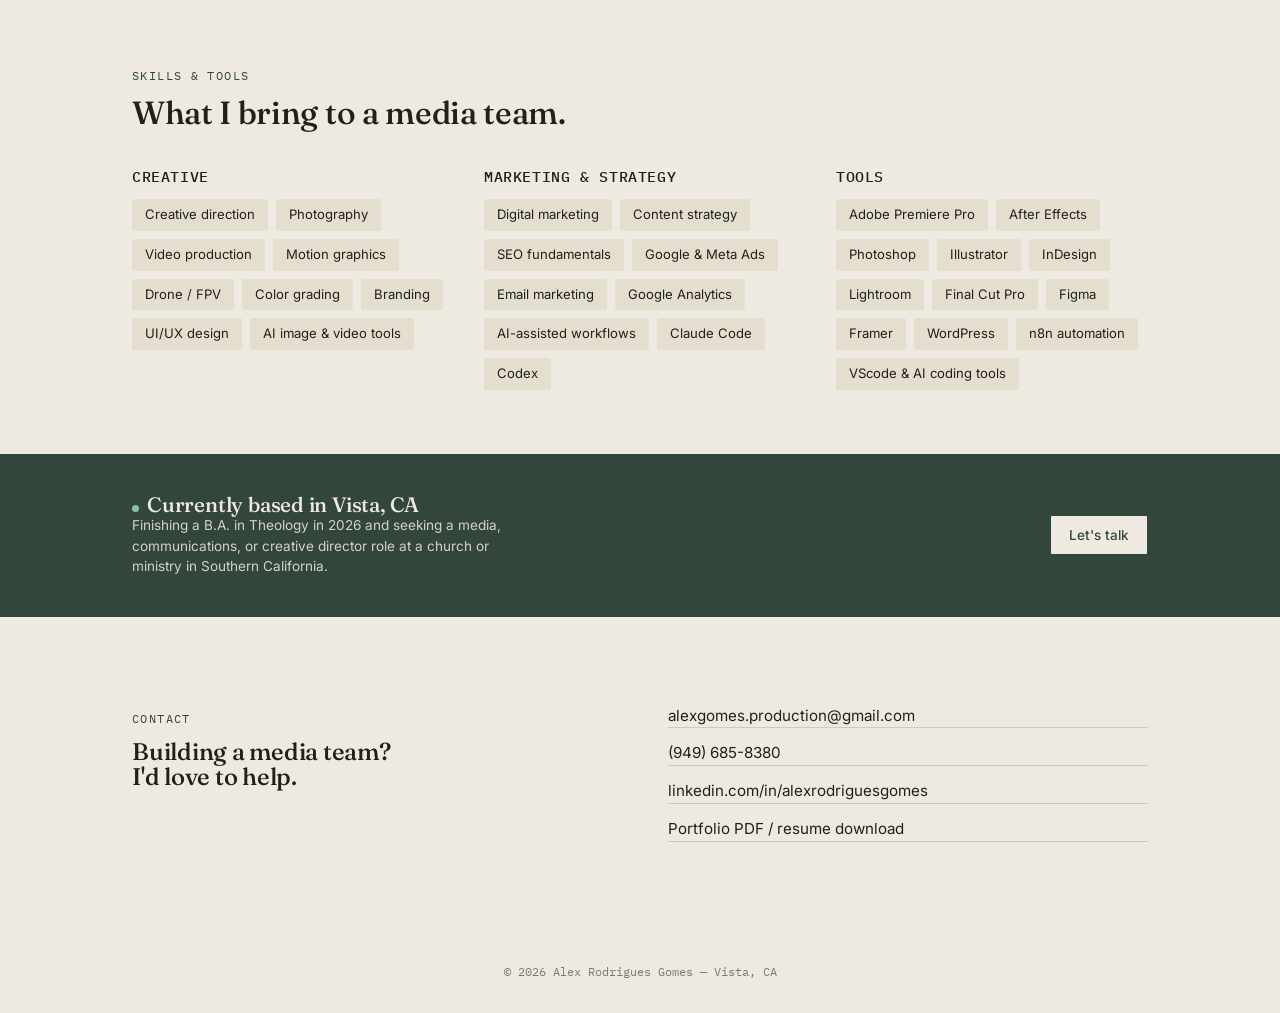
==== commit b2592e84: "removed site agcreation" ====
--- a/index.html
+++ b/index.html
@@ -484,7 +484,7 @@
     <div class="contact-list">
       <a href="mailto:alexgomes.production@gmail.com">alexgomes.production@gmail.com</a>
       <a href="tel:+19496858380">(949) 685-8380</a>
-      <a href="https://www.agcreationmkt.com">www.agcreationmkt.com</a>
+      <!--<a href="https://www.agcreationmkt.com">www.agcreationmkt.com</a>-->
       <a href="#">linkedin.com/in/alexrodriguesgomes</a>
       <a href="#">Portfolio PDF / resume download</a>
     </div>
